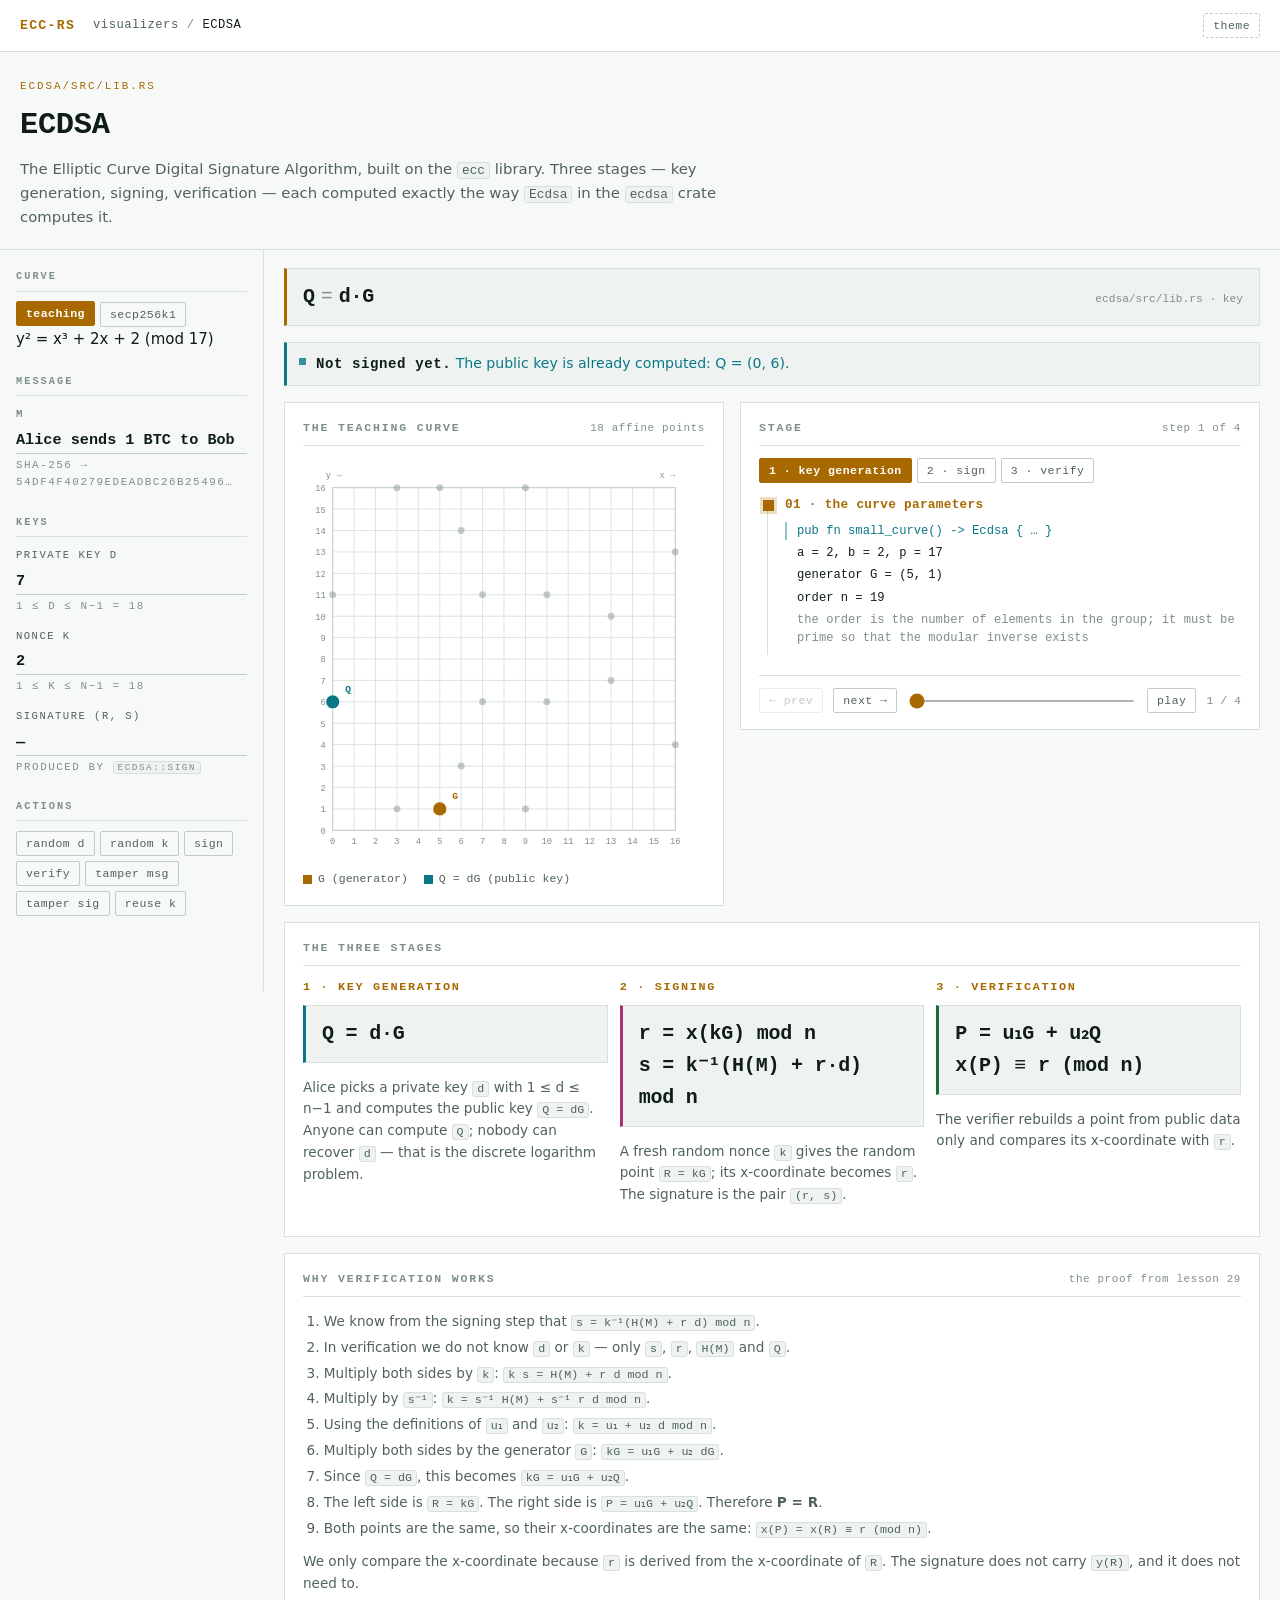
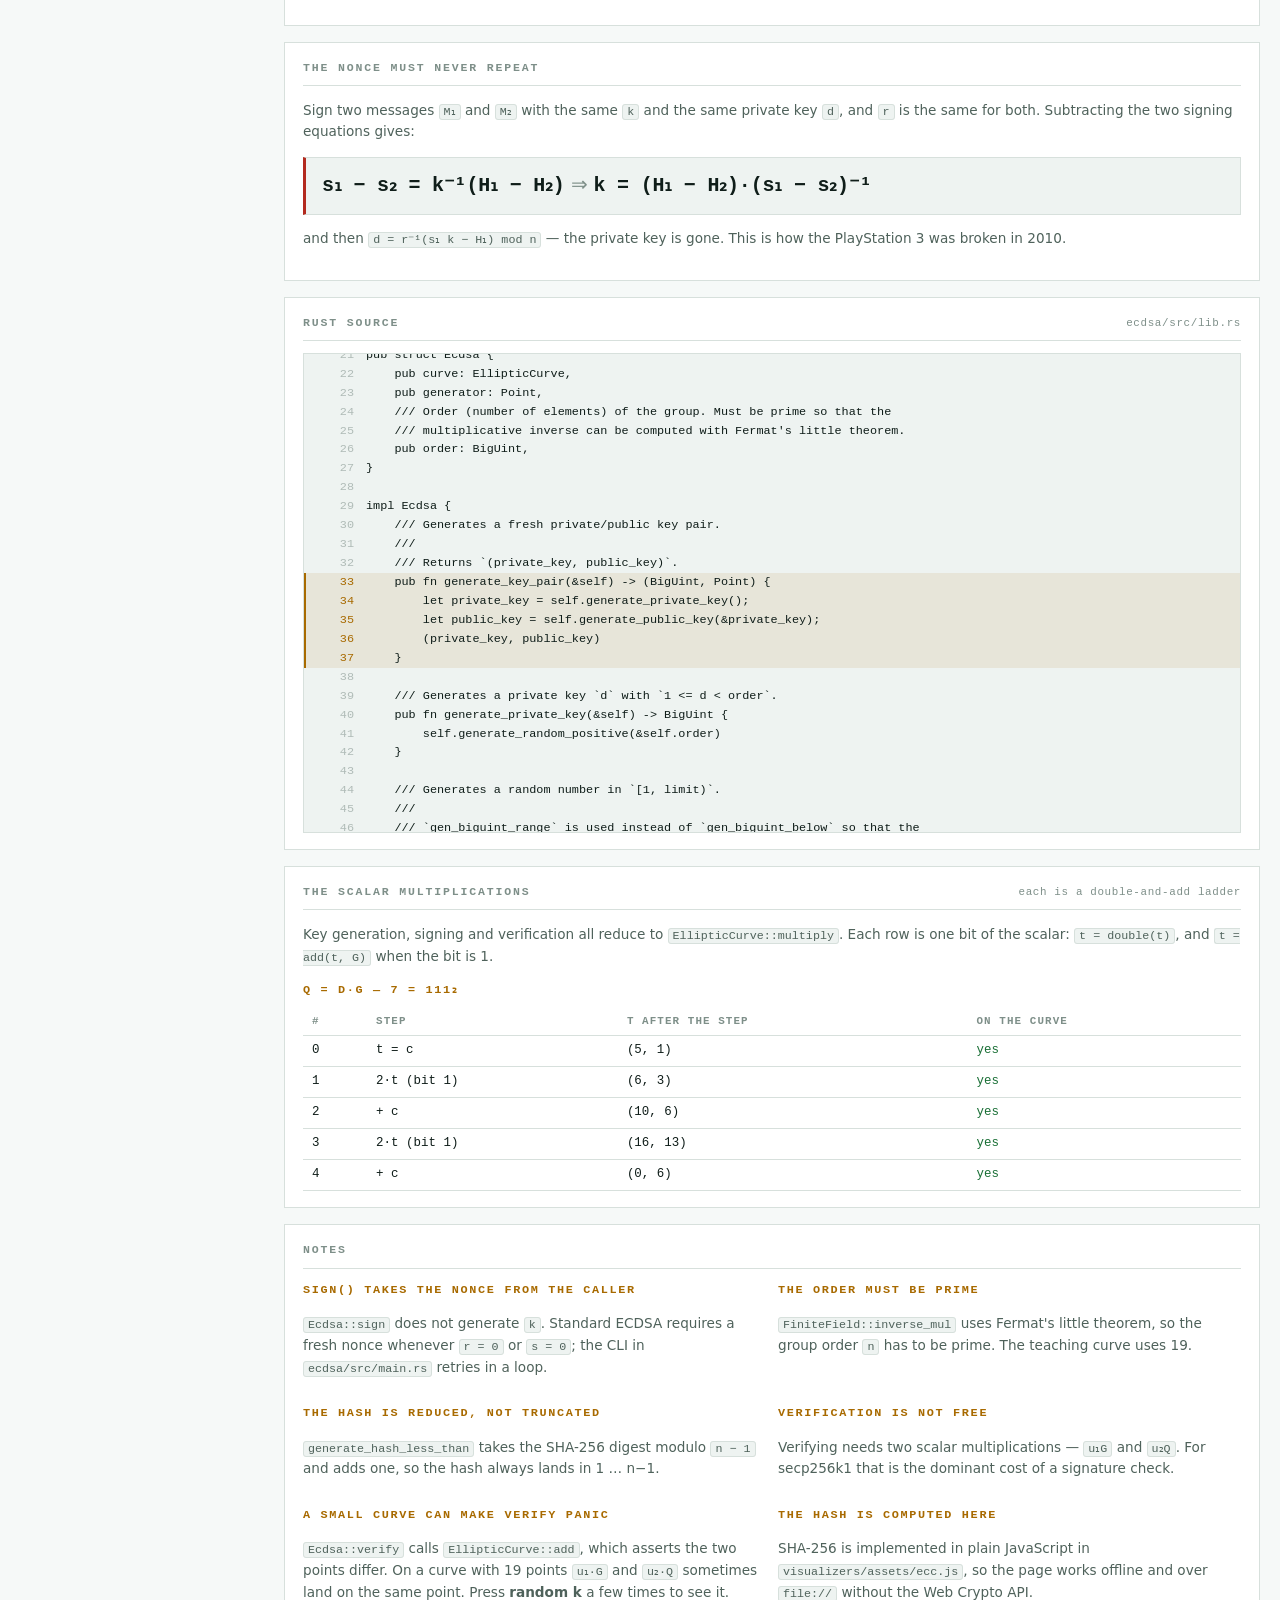
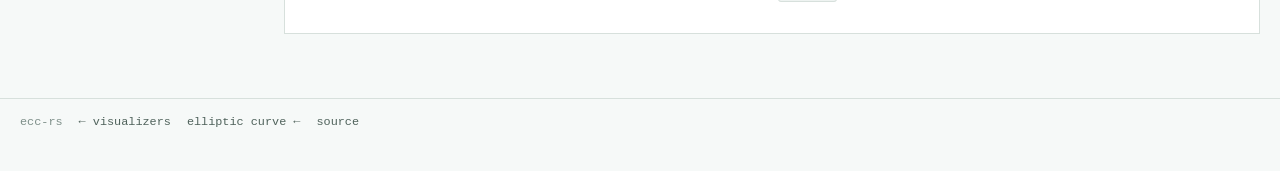
==== ecdsa.html @ 8ca74948 "Publish the visualizers" ====
<!doctype html>
<html lang="en">
<head>
<meta charset="utf-8">
<meta name="viewport" content="width=device-width, initial-scale=1, viewport-fit=cover">
<title>ECDSA — ecc-rs visualizers</title>
<link rel="icon" href="data:image/svg+xml,<svg xmlns=%22http://www.w3.org/2000/svg%22 viewBox=%220 0 100 100%22><text y=%22.9em%22 font-size=%2290%22>◈</text></svg>">
<link rel="stylesheet" href="assets/app.css">
</head>
<body>

<header class="masthead">
  <div class="brand"><b>ECC-RS</b></div>
  <nav class="crumbs"><a href="index.html">visualizers</a> / <em>ECDSA</em></nav>
  <button class="chip ghost theme-btn" id="theme" type="button">theme</button>
</header>

<section class="title">
  <p class="kicker">ecdsa/src/lib.rs</p>
  <h1>ECDSA</h1>
  <p class="lead">
    The Elliptic Curve Digital Signature Algorithm, built on the <code>ecc</code> library. Three
    stages — key generation, signing, verification — each computed exactly the way
    <code>Ecdsa</code> in the <code>ecdsa</code> crate computes it.
  </p>
</section>

<div class="frame">
  <!-- ── control rail ──────────────────────────────────────────────── -->
  <aside class="rail">
    <section class="rail-group">
      <h2>curve</h2>
      <div class="chips">
        <button class="chip" data-curve="small" aria-pressed="true">teaching</button>
        <button class="chip" data-curve="secp" aria-pressed="false">secp256k1</button>
      </div>
      <span class="hint" id="curvehint"></span>
    </section>

    <section class="rail-group">
      <h2>message</h2>
      <label class="fld">
        <span>M</span>
        <input id="msg" type="text" autocomplete="off" value="Alice sends 1 BTC to Bob">
        <span class="hint" id="msghint"></span>
      </label>
    </section>

    <section class="rail-group">
      <h2>keys</h2>
      <label class="fld">
        <span>private key d</span>
        <input id="din" type="number" min="1" step="1" value="7">
        <span class="hint" id="dhint"></span>
      </label>
      <label class="fld">
        <span>nonce k</span>
        <input id="kin" type="number" min="1" step="1" value="2">
        <span class="hint" id="khint"></span>
      </label>
      <label class="fld">
        <span>signature (r, s)</span>
        <input id="sin" type="text" autocomplete="off" value="—" readonly>
        <span class="hint" id="shint">produced by <code>Ecdsa::sign</code></span>
      </label>
    </section>

    <section class="rail-group">
      <h2>actions</h2>
      <div class="chips">
        <button class="chip" data-act="rand-d">random d</button>
        <button class="chip" data-act="rand-k">random k</button>
        <button class="chip" data-act="sign">sign</button>
        <button class="chip" data-act="verify">verify</button>
        <button class="chip" data-act="tamper-msg">tamper msg</button>
        <button class="chip" data-act="tamper-sig">tamper sig</button>
        <button class="chip" data-act="reuse">reuse k</button>
      </div>
    </section>

    <div class="err" id="err" role="alert"></div>
  </aside>

  <!-- ── canvas ───────────────────────────────────────────────────── -->
  <main class="canvas">

    <div class="readout">
      <div class="expr" id="eq"></div>
      <div class="src" id="src"></div>
    </div>
    <div id="msgbox"></div>

    <div class="split">
      <section class="panel figure">
        <div class="panel-h"><span id="curveTitle">the teaching curve</span><span class="note" id="pointCount"></span></div>
        <svg id="grid" viewBox="0 0 460 460" role="img" aria-label="Points on the curve used in the signature"></svg>
        <div class="legend" id="legend"></div>
      </section>

      <section class="panel">
        <div class="panel-h"><span>stage</span><span class="note" id="progress"></span></div>
        <div class="chips" style="margin-bottom:12px">
          <button class="chip" data-stage="key" aria-pressed="true">1 · key generation</button>
          <button class="chip" data-stage="sign" aria-pressed="false">2 · sign</button>
          <button class="chip" data-stage="verify" aria-pressed="false">3 · verify</button>
        </div>
        <div class="log log--reveal" id="steps"></div>
        <div class="stepper">
          <button class="chip" id="prev" type="button">← prev</button>
          <button class="chip" id="next" type="button">next →</button>
          <input id="range" type="range" min="0" max="1" value="0" aria-label="Walkthrough step">
          <button class="chip" id="play" type="button">play</button>
          <span class="count" id="count"></span>
        </div>
      </section>
    </div>

    <section class="panel">
      <div class="panel-h"><span>the three stages</span></div>
      <div class="grid-3">
        <div>
          <h3>1 · key generation</h3>
          <div class="readout" style="border-left-color:var(--cyan);margin-bottom:8px"><div class="expr">Q = d·G</div></div>
          <p class="cap">Alice picks a private key <code>d</code> with 1 ≤ d ≤ n−1 and computes the
          public key <code>Q = dG</code>. Anyone can compute <code>Q</code>; nobody can recover
          <code>d</code> — that is the discrete logarithm problem.</p>
        </div>
        <div>
          <h3>2 · signing</h3>
          <div class="readout" style="border-left-color:var(--rose);margin-bottom:8px"><div class="expr">r = x(kG) mod n<br>s = k⁻¹(H(M) + r·d) mod n</div></div>
          <p class="cap">A fresh random nonce <code>k</code> gives the random point <code>R = kG</code>;
          its x-coordinate becomes <code>r</code>. The signature is the pair <code>(r, s)</code>.</p>
        </div>
        <div>
          <h3>3 · verification</h3>
          <div class="readout" style="border-left-color:var(--good);margin-bottom:8px"><div class="expr">P = u₁G + u₂Q<br>x(P) ≡ r (mod n)</div></div>
          <p class="cap">The verifier rebuilds a point from public data only and compares its
          x-coordinate with <code>r</code>.</p>
        </div>
      </div>
    </section>

    <section class="panel">
      <div class="panel-h"><span>why verification works</span><span class="note">the proof from lesson 29</span></div>
      <ol class="cap" style="margin:0;padding-left:1.3rem;line-height:1.9">
        <li>We know from the signing step that <code>s = k⁻¹(H(M) + r d) mod n</code>.</li>
        <li>In verification we do not know <code>d</code> or <code>k</code> — only <code>s</code>,
        <code>r</code>, <code>H(M)</code> and <code>Q</code>.</li>
        <li>Multiply both sides by <code>k</code>: <code>k s = H(M) + r d mod n</code>.</li>
        <li>Multiply by <code>s⁻¹</code>: <code>k = s⁻¹ H(M) + s⁻¹ r d mod n</code>.</li>
        <li>Using the definitions of <code>u₁</code> and <code>u₂</code>: <code>k = u₁ + u₂ d mod n</code>.</li>
        <li>Multiply both sides by the generator <code>G</code>: <code>kG = u₁G + u₂ dG</code>.</li>
        <li>Since <code>Q = dG</code>, this becomes <code>kG = u₁G + u₂Q</code>.</li>
        <li>The left side is <code>R = kG</code>. The right side is <code>P = u₁G + u₂Q</code>.
        Therefore <b>P = R</b>.</li>
        <li>Both points are the same, so their x-coordinates are the same:
        <code>x(P) = x(R) ≡ r (mod n)</code>.</li>
      </ol>
      <p class="cap" style="margin-top:10px">We only compare the x-coordinate because <code>r</code> is
      derived from the x-coordinate of <code>R</code>. The signature does not carry <code>y(R)</code>,
      and it does not need to.</p>
    </section>

    <section class="panel">
      <div class="panel-h"><span>the nonce must never repeat</span></div>
      <p class="cap">Sign two messages <code>M₁</code> and <code>M₂</code> with the same <code>k</code>
      and the same private key <code>d</code>, and <code>r</code> is the same for both. Subtracting the
      two signing equations gives:</p>
      <div class="readout" style="border-left-color:var(--bad);margin:12px 0">
        <div class="expr">s₁ − s₂ = k⁻¹(H₁ − H₂)<span class="op">⇒</span>k = (H₁ − H₂)·(s₁ − s₂)⁻¹</div>
      </div>
      <p class="cap">and then <code>d = r⁻¹(s₁ k − H₁) mod n</code> — the private key is gone. This is
      how the PlayStation 3 was broken in 2010.</p>
      <div id="reuse-out" style="margin-top:12px"></div>
    </section>

    <section class="panel">
      <div class="panel-h"><span>rust source</span><span class="note">ecdsa/src/lib.rs</span></div>
      <div class="listing" id="rs"></div>
    </section>

    <section class="panel">
      <div class="panel-h"><span>the scalar multiplications</span><span class="note">each is a double-and-add ladder</span></div>
      <p class="cap">Key generation, signing and verification all reduce to
      <code>EllipticCurve::multiply</code>. Each row is one bit of the scalar:
      <code>t = double(t)</code>, and <code>t = add(t, G)</code> when the bit is 1.</p>
      <div class="tw" id="ladder-table" style="margin-top:10px"></div>
    </section>

    <section class="panel">
      <div class="panel-h"><span>notes</span></div>
      <div class="grid-2">
        <div>
          <h3>sign() takes the nonce from the caller</h3>
          <p class="cap"><code>Ecdsa::sign</code> does not generate <code>k</code>. Standard ECDSA
          requires a fresh nonce whenever <code>r = 0</code> or <code>s = 0</code>; the CLI in
          <code>ecdsa/src/main.rs</code> retries in a loop.</p>
        </div>
        <div>
          <h3>the order must be prime</h3>
          <p class="cap"><code>FiniteField::inverse_mul</code> uses Fermat's little theorem, so the
          group order <code>n</code> has to be prime. The teaching curve uses 19.</p>
        </div>
        <div>
          <h3>the hash is reduced, not truncated</h3>
          <p class="cap"><code>generate_hash_less_than</code> takes the SHA-256 digest modulo
          <code>n − 1</code> and adds one, so the hash always lands in 1 … n−1.</p>
        </div>
        <div>
          <h3>verification is not free</h3>
          <p class="cap">Verifying needs two scalar multiplications — <code>u₁G</code> and
          <code>u₂Q</code>. For secp256k1 that is the dominant cost of a signature check.</p>
        </div>
        <div>
          <h3>a small curve can make verify panic</h3>
          <p class="cap"><code>Ecdsa::verify</code> calls <code>EllipticCurve::add</code>, which
          asserts the two points differ. On a curve with 19 points <code>u₁·G</code> and
          <code>u₂·Q</code> sometimes land on the same point. Press <b>random k</b> a few times to
          see it.</p>
        </div>
        <div>
          <h3>the hash is computed here</h3>
          <p class="cap">SHA-256 is implemented in plain JavaScript in
          <code>visualizers/assets/ecc.js</code>, so the page works offline and over
          <code>file://</code> without the Web Crypto API.</p>
        </div>
      </div>
    </section>

  </main>
</div>

<footer class="foot">
  <span>ecc-rs</span>
  <a href="index.html">← visualizers</a>
  <a href="point-arithmetic.html">elliptic curve ←</a>
  <a href="https://github.com/leodyversemilla07/ecc-rs">source</a>
</footer>

<script src="assets/rust-source.js"></script>
<script src="assets/ecc.js"></script>
<script>
(function () {
  'use strict';

  const {
    ec, traceMultiply, rsView, mod, modPow, pt, ptText, IDENTITY, ecdsa: ECDSA,
  } = ECC;

  const $ = (s) => document.querySelector(s);

  const state = {
    curveKey: 'small',
    stage: 'key',
    step: 0,
    timer: null,
    message: 'Alice sends 1 BTC to Bob',
    d: 7n,
    k: 2n,
    hash: null,
    signature: null,
    publicKey: null,
    signSteps: [],
    verifySteps: [],
    keySteps: [],
    verifyResult: null,
    verifyPanic: null,
  };

  const ctx = () => (state.curveKey === 'small' ? ECDSA.smallCurve() : ECDSA.secp256k1());

  /** The step index that was on screen last, so the new one can animate in. */
  let revealedStep = -1;

  function fmt(x) {
    if (x === null || x === undefined) return '—';
    if (x < 1000000n) return x.toString();
    return `0x${x.toString(16)}`;
  }

  function fmtPoint(q) {
    return q === IDENTITY ? 'Identity (∞)' : `(${fmt(q.x)}, ${fmt(q.y)})`;
  }

  function showError(msg) { $('#err').textContent = msg || ''; }

  /* ── stages ───────────────────────────────────────────────────────── */

  function buildKeySteps() {
    const c = ctx();
    const line = (tone, s) => ({ tone, s });
    const steps = [];
    const push = (t, l) => steps.push({ title: t, lines: l });

    push('the curve parameters', [
      line('code', 'pub fn small_curve() -> Ecdsa { … }'),
      line('calc', `a = ${c.curve.a}, b = ${c.curve.b}, p = ${c.curve.p}`),
      line('calc', `generator G = ${fmtPoint(c.generator)}`),
      line('calc', `order n = ${fmt(c.order)}`),
      line('dim', 'the order is the number of elements in the group; it must be prime so that the modular inverse exists'),
    ]);

    push('generate_private_key', [
      line('code', 'pub fn generate_private_key(&self) -> BigUint { self.generate_random_positive(&self.order) }'),
      line('calc', `a random number in 1 … n−1. Here we use d = ${state.d}`),
      line('dim', `d < n → ${state.d} < ${fmt(c.order)} ✓`),
    ]);

    push('generate_public_key — Q = d·G', [
      line('code', 'pub fn generate_public_key(&self, private_key: &BigUint) -> Point { self.curve.multiply(private_key, &self.generator) }'),
      line('calc', `Q = ${fmt(state.d)} · G = ${fmtPoint(state.publicKey)}`),
      line('dim', 'the same double-and-add ladder as the point arithmetic page'),
    ]);

    push('why nobody can recover d', [
      line('dim', 'Q = dG is a one-way function: computing Q from d is easy, recovering d from Q is the discrete logarithm problem'),
      line('dim', 'for the teaching curve the group has only 19 elements, so brute force is trivial — that is exactly why it is only a teaching curve'),
    ]);

    return steps;
  }

  function buildSignSteps() {
    const c = ctx();
    const line = (tone, s) => ({ tone, s });
    const steps = [];
    const push = (t, l) => steps.push({ title: t, lines: l });
    const h = state.hash;

    push('the message becomes a number', [
      line('code', 'let hash = Ecdsa::generate_hash_less_than(&message, &self.order);'),
      line('calc', `SHA-256("${state.message}") = ${ECC.bytesToHex(ECC.sha256(state.message))}`),
      line('calc', `that 256-bit number mod (n − 1) = ${fmt(c.order - 1n)}, then + 1`),
      line('ok', `H(M) = ${fmt(h)}`),
      line('dim', 'the result always lands in 1 … n−1, so the assert!(hash < order) can never fire'),
    ]);

    push('the nonce', [
      line('code', 'let k = self.generate_random_positive(&self.order);'),
      line('calc', `k = ${fmt(state.k)}`),
      line('dim', 'a fresh nonce for every signature — reusing it would reveal the private key'),
    ]);

    push('R = k·G', [
      line('code', 'let random_point = self.curve.multiply(k, &self.generator);'),
      line('calc', `R = ${fmtPoint(state.signature.R)}`),
      line('dim', 'double-and-add, exactly the ladder below'),
    ]);

    push('r = x(R) mod n', [
      line('code', 'Point::Coordinate(x, _) => x % &self.order'),
      line('calc', `x(R) = ${fmt(state.signature.R.x)}`),
      line('ok', `r = ${fmt(state.signature.r)}`),
    ]);

    push('s = k⁻¹ (H(M) + r·d) mod n', [
      line('code', 'let d_times_r = FiniteField::mul(private_key, &r, &self.order);'),
      line('code', 'let hash_plus_d_times_r = FiniteField::add(hash, &d_times_r, &self.order);'),
      line('code', 'let k_inverse = FiniteField::inverse_mul(k, &self.order);'),
      line('code', 'let s = FiniteField::mul(&hash_plus_d_times_r, &k_inverse, &self.order);'),
      line('calc', `d·r mod n = ${fmt(mod(state.d * state.signature.r, c.order))}`),
      line('calc', `H(M) + d·r mod n = ${fmt(mod(h + state.d * state.signature.r, c.order))}`),
      line('calc', `k⁻¹ = k^(n−2) mod n = ${fmt(modPow(state.k, c.order - 2n, c.order))}`),
      line('ok', `s = ${fmt(state.signature.s)}`),
    ]);

    push('the signature', [
      line('code', '(r, s)'),
      line('ok', `signature = (${fmt(state.signature.r)}, ${fmt(state.signature.s)})`),
      line('dim', 'if r = 0 or s = 0 the caller must pick a new k and try again'),
    ]);

    return steps;
  }

  function buildVerifySteps() {
    const c = ctx();
    const line = (tone, s) => ({ tone, s });
    const steps = [];
    const push = (t, l) => steps.push({ title: t, lines: l });

    if (!state.signature || !state.verifyResult) {
      push('nothing to verify', [line('dim', 'press "sign" first')]);
      return steps;
    }

    const v = state.verifyResult;
    const r = state.signature.r;
    const s = state.signature.s;

    push('the inputs are all public', [
      line('calc', `H(M) = ${fmt(state.hash)}`),
      line('calc', `Q = ${fmtPoint(state.publicKey)}   (the public key)`),
      line('calc', `(r, s) = (${fmt(r)}, ${fmt(s)})   (the signature)`),
      line('dim', 'the verifier never sees d or k'),
    ]);

    push('w = s⁻¹ mod n', [
      line('code', 'let s_inverse = FiniteField::inverse_mul(s, &self.order);'),
      line('calc', `w = ${fmt(v.sInv)}`),
    ]);

    push('u₁ = H(M)·w mod n', [
      line('code', 'let u1 = FiniteField::mul(hash, &s_inverse, &self.order);'),
      line('calc', `u₁ = ${fmt(v.u1)}`),
    ]);

    push('u₂ = r·w mod n', [
      line('code', 'let u2 = FiniteField::mul(r, &s_inverse, &self.order);'),
      line('calc', `u₂ = ${fmt(v.u2)}`),
    ]);

    push('u₁·G', [
      line('code', 'let u1_generator = self.curve.multiply(&u1, &self.generator);'),
      line('calc', `u₁G = ${fmtPoint(v.u1G)}`),
    ]);

    push('u₂·Q', [
      line('code', 'let u2_public_key = self.curve.multiply(&u2, public_key);'),
      line('calc', `u₂Q = ${fmtPoint(v.u2Q)}`),
    ]);

    push('P = u₁G + u₂Q', [
      line('code', 'let p = self.curve.add(&u1_generator, &u2_public_key);'),
      line('calc', `P = ${fmtPoint(v.P)}`),
      line('dim', 'this is the point R = kG that Alice computed during signing — the verifier rebuilds it from public data only'),
    ]);

    push('the verdict', [
      line('code', 'match p { Point::Coordinate(x, _) => (x % &self.order) == *r, Point::Identity => false }'),
      v.P === IDENTITY
        ? line('bad', 'P is the identity, so there is no x-coordinate — verification returns false')
        : line(v.valid ? 'ok' : 'bad', `x(P) mod n = ${fmt(v.P.x % c.order)}  vs  r = ${fmt(r)}  →  ${v.valid ? 'VALID ✓' : 'INVALID ✗'}`),
    ]);

    return steps;
  }

  /**
   * `Ecdsa::verify` calls `EllipticCurve::add`, which asserts that the two
   * points differ. On the teaching curve u₁·G and u₂·Q sometimes land on the
   * same point, and the crate panics instead of returning false.
   */
  function buildPanicSteps(message) {
    const c = ctx();
    const line = (tone, s) => ({ tone, s });
    return [{
      title: 'the verification step panicked',
      lines: [
        line('code', 'let p = self.curve.add(&u1_generator, &u2_public_key);'),
        line('bad', `assert! failed: ${message}`),
        line('dim', `on ${c.name} the group has only ${c.isReal ? '19' : 'a huge number of'} elements, so u₁·G and u₂·Q sometimes land on the very same point`),
        line('dim', '`EllipticCurve::add` refuses to add a point to itself, and `Ecdsa::verify` does not guard against it — the Rust program panics instead of returning false'),
        line('dim', 'pick another nonce k and try again'),
      ],
    }];
  }

  /* ── actions ──────────────────────────────────────────────────────── */

  function doSign() {
    const c = ctx();
    try {
      const res = ECDSA.sign(c, state.hash, state.d, state.k);
      state.signature = { r: res.r, s: res.s, R: res.R };
      state.signSteps = buildSignSteps();
      state.verifyResult = null;
      state.verifyPanic = null;
      state.verifySteps = [];
      $('#sin').value = `${res.r}, ${res.s}`;
      $('#shint').textContent = `r = ${fmt(res.r)}, s = ${fmt(res.s)}`;
      showError('');
      state.stage = 'sign';
      state.step = 0;
      render();
      return true;
    } catch (err) {
      showError(err.message || String(err));
      return false;
    }
  }

  function doVerify() {
    const c = ctx();
    if (!state.signature) { showError('Sign first.'); return; }
    try {
      const v = ECDSA.verify(c, state.hash, state.publicKey, [state.signature.r, state.signature.s]);
      state.verifyResult = v;
      state.verifyPanic = null;
      state.verifySteps = buildVerifySteps();
      showError('');
    } catch (err) {
      state.verifyResult = null;
      state.verifyPanic = err.message || String(err);
      state.verifySteps = buildPanicSteps(state.verifyPanic);
      showError(state.verifyPanic);
    }
    state.stage = 'verify';
    state.step = 0;
    render();
  }

  function recomputeAll() {
    const c = ctx();
    const digest = ECC.sha256(state.message);
    state.hash = ECDSA.generateHashLessThan(state.message, c.order);
    try {
      state.publicKey = ECDSA.publicKey(c, state.d);
    } catch (err) {
      state.publicKey = null;
    }
    state.keySteps = buildKeySteps();
    if (state.signature) {
      state.signSteps = buildSignSteps();
      try {
        state.verifyResult = ECDSA.verify(c, state.hash, state.publicKey, [state.signature.r, state.signature.s]);
        state.verifyPanic = null;
        state.verifySteps = buildVerifySteps();
      } catch (err) {
        state.verifyResult = null;
        state.verifyPanic = err.message || String(err);
        state.verifySteps = buildPanicSteps(state.verifyPanic);
      }
    }
    void digest;
  }

  /* ── grid ─────────────────────────────────────────────────────────── */

  function renderGrid() {
    const c = ctx();
    if (!c.isReal) {
      $('#grid').innerHTML = '<text x="230" y="215" text-anchor="middle" class="g-text" style="font-size:12px">secp256k1 has no small grid to draw —</text>'
        + '<text x="230" y="236" text-anchor="middle" class="g-text" style="font-size:12px">its field has 2²⁵⁶ elements.</text>';
      return;
    }

    const p = Number(c.curve.p);
    const W = 460;
    const pad = 34;
    const size = W - pad * 2;
    const step = size / (p - 1);
    const X = (x) => pad + Number(x) * step;
    const Y = (y) => pad + (p - 1 - Number(y)) * step;

    let s = '';
    for (let i = 0; i < p; i += 1) {
      s += `<line x1="${X(i)}" y1="${pad}" x2="${X(i)}" y2="${pad + size}" class="g-line"/>`;
      s += `<line x1="${pad}" y1="${Y(i)}" x2="${pad + size}" y2="${Y(i)}" class="g-line"/>`;
    }
    s += `<rect x="${pad}" y="${pad}" width="${size}" height="${size}" fill="none" class="g-axis"/>`;

    const ticks = new Set([0, p - 1]);
    for (let i = 1; i < p - 1; i += 1) ticks.add(i);
    for (const t of ticks) {
      s += `<text x="${X(t)}" y="${pad + size + 16}" text-anchor="middle" class="g-text">${t}</text>`;
      s += `<text x="${pad - 8}" y="${Y(t) + 4}" text-anchor="end" class="g-text">${t}</text>`;
    }
    s += `<text x="${pad + size}" y="${pad - 11}" text-anchor="end" class="g-text">x →</text>`;
    s += `<text x="${pad - 8}" y="${pad - 11}" text-anchor="start" class="g-text">y →</text>`;

    const points = ec.enumerate(c.curve);
    const dotR = Math.max(2, Math.min(4, (step * 0.2)));
    for (const q of points) s += `<circle cx="${X(q.x)}" cy="${Y(q.y)}" r="${dotR}" class="g-dot"/>`;

    const mr = Math.max(5.5, Math.min(9, (step * 0.34)));
    const marks = [];
    const add = (q, label, color, cls) => {
      if (!q || q === IDENTITY) return;
      marks.push({ q, label, color, cls });
    };

    add(c.generator, 'G', 'var(--accent)', 'g');
    add(state.publicKey, 'Q', 'var(--cyan)', 'p');
    if (state.signature) add(state.signature.R, 'R', 'var(--rose)', 'q');
    if (state.verifyResult) {
      add(state.verifyResult.u1G, 'u₁G', 'var(--rose)', 'u1');
      add(state.verifyResult.u2Q, 'u₂Q', 'var(--cyan)', 'u2');
      add(state.verifyResult.P, 'P', 'var(--good)', 'r');
    }

    const placed = [];
    for (const m of marks) {
      let dx = mr + 6;
      let dy = -mr - 3;
      while (placed.some((o) => Math.abs(o.x - X(m.q.x)) < 24 && Math.abs(o.y - (Y(m.q.y) + dy)) < 13)) {
        dy += 13;
        if (dy > mr + 20) { dy = -mr - 3; dx += 16; }
      }
      placed.push({ x: X(m.q.x), y: Y(m.q.y) + dy });
      s += `<circle cx="${X(m.q.x)}" cy="${Y(m.q.y)}" r="${mr}" class="mk ${m.cls}"/>`;
      s += `<text x="${X(m.q.x) + dx}" y="${Y(m.q.y) + dy}" class="mk-label ${m.cls}">${m.label}</text>`;
    }

    $('#grid').innerHTML = s;
    $('#pointCount').textContent = `${points.length} affine points`;
  }

  function renderLegend() {
    const items = [
      '<span><i class="swatch g"></i> G (generator)</span>',
      '<span><i class="swatch p"></i> Q = dG (public key)</span>',
    ];
    if (state.signature) items.push('<span><i class="swatch q"></i> R = kG</span>');
    if (state.verifyResult) {
      items.push('<span><i class="swatch q"></i> u₁G</span>');
      items.push('<span><i class="swatch p"></i> u₂Q</span>');
      items.push('<span><i class="swatch r"></i> P = u₁G + u₂Q</span>');
    }
    $('#legend').innerHTML = items.join('');
  }

  /* ── render ───────────────────────────────────────────────────────── */

  function renderMsgBox() {
    const box = $('#msgbox');
    if (state.verifyPanic) {
      box.innerHTML = `<div class="status bad" style="margin-bottom:0"><div><b>The program panicked ✗</b> ${state.verifyPanic}. <code>Ecdsa::verify</code> calls <code>EllipticCurve::add</code>, which refuses to add a point to itself — on a curve this small u₁·G and u₂·Q sometimes coincide. Try another nonce k.</div></div>`;
      return;
    }
    if (state.verifyResult) {
      box.innerHTML = state.verifyResult.valid
        ? '<div class="status good" style="margin-bottom:0"><div><b>Valid signature ✓</b> The verifier rebuilt P = u₁G + u₂Q and found x(P) ≡ r (mod n).</div></div>'
        : '<div class="status bad" style="margin-bottom:0"><div><b>Invalid signature ✗</b> x(P) mod n ≠ r. The message, the signature or the public key was tampered with.</div></div>';
      return;
    }
    if (state.signature) {
      box.innerHTML = `<div class="status info" style="margin-bottom:0"><div><b>Signed.</b> (r, s) = (${fmt(state.signature.r)}, ${fmt(state.signature.s)}) — press <b>verify</b> to check it.</div></div>`;
      return;
    }
    box.innerHTML = `<div class="status info" style="margin-bottom:0"><div><b>Not signed yet.</b> The public key is already computed: Q = ${fmtPoint(state.publicKey)}.</div></div>`;
  }

  function renderLadderTable() {
    const c = ctx();
    const maxSteps = c.isReal ? 40 : 12;
    const rows = [];
    const push = (title, scalar, base) => {
      rows.push({ title, scalar, trace: traceMultiply(c.curve, scalar, base, { maxSteps }) });
    };

    push('Q = d·G', state.d, c.generator);
    if (state.signature) push('R = k·G', state.k, c.generator);

    let h = '';
    for (const row of rows) {
      const bits = row.scalar.toString(2);
      h += `<h3>${row.title} — ${row.scalar}${bits.length > 40 ? ` (${bits.length}-bit scalar)` : ` = ${bits}₂`}</h3>`;
      h += '<table class="data"><tr><th>#</th><th>step</th><th>t after the step</th><th>on the curve</th></tr>';
      row.trace.ladder.forEach((l, i) => {
        const on = l.point === IDENTITY ? 'identity' : (ec.onCurve(c.curve, l.point) ? 'yes' : 'no');
        h += `<tr><td>${i}</td><td>${l.label}</td><td>${fmtPoint(l.point)}</td><td class="${on === 'yes' ? 'pass' : 'dim'}">${on}</td></tr>`;
      });
      h += '</table>';
    }
    $('#ladder-table').innerHTML = h;
  }

  function render() {
    const c = ctx();

    document.querySelectorAll('[data-curve]').forEach((b) => {
      b.setAttribute('aria-pressed', String(b.dataset.curve === state.curveKey));
    });
    document.querySelectorAll('[data-stage]').forEach((b) => {
      b.setAttribute('aria-pressed', String(b.dataset.stage === state.stage));
    });

    $('#curvehint').textContent = c.isReal ? 'y² = x³ + 2x + 2 (mod 17)' : 'y² = x³ + 7';
    $('#dhint').textContent = `1 ≤ d ≤ n−1 = ${fmt(c.order - 1n)}`;
    $('#khint').textContent = `1 ≤ k ≤ n−1 = ${fmt(c.order - 1n)}`;
    $('#msghint').textContent = `SHA-256 → ${ECC.bytesToHex(ECC.sha256(state.message)).slice(0, 26)}…`;
    $('#curveTitle').textContent = c.isReal ? 'the teaching curve' : 'secp256k1';

    recomputeAll();

    const steps = state.stage === 'key' ? state.keySteps : state.stage === 'sign' ? state.signSteps : state.verifySteps;
    const eqs = {
      key: 'Q<span class="op">=</span>d·G',
      sign: 'r<span class="op">=</span>x(kG) mod n<span class="op">·</span>s<span class="op">=</span>k⁻¹(H(M) + r·d) mod n',
      verify: 'P<span class="op">=</span>u₁G + u₂Q<span class="op">·</span>valid ⇔ x(P) ≡ r',
    };
    $('#eq').innerHTML = eqs[state.stage];
    $('#src').textContent = `ecdsa/src/lib.rs · ${state.stage}`;

    state.step = Math.max(0, Math.min(state.step, steps.length - 1));
    $('#progress').textContent = `step ${state.step + 1} of ${steps.length}`;
    $('#steps').innerHTML = steps.map((st, i) => {
      const cls = i === state.step ? 'current' : i < state.step ? 'done' : 'future';
      // The step that has just come into view gets a short entrance animation.
      const incoming = i === state.step && i !== revealedStep ? ' incoming' : '';
      if (i === state.step) revealedStep = i;
      return `<div class="log-step ${cls}${incoming}">
        <h3>${String(i + 1).padStart(2, '0')} · ${st.title}</h3>
        <div class="lines">${st.lines.map((l) => `<div class="ln ${l.tone}">${l.s}</div>`).join('')}</div>
      </div>`;
    }).join('');

    $('#range').max = String(steps.length - 1);
    $('#range').value = String(state.step);
    $('#count').textContent = `${state.step + 1} / ${steps.length}`;
    $('#prev').disabled = state.step === 0;
    $('#next').disabled = state.step >= steps.length - 1;
    $('#play').textContent = state.timer ? 'pause' : 'play';

    const regions = { key: 'generate_key_pair', sign: 'sign', verify: 'verify' };
    $('#rs').innerHTML = rsView.html('ecdsa/src/lib.rs', regions[state.stage]);
    rsView.reveal('ecdsa/src/lib.rs', regions[state.stage]);

    renderGrid();
    renderLegend();
    renderMsgBox();
    renderLadderTable();
  }

  /* ── playback ─────────────────────────────────────────────────────── */

  function stopPlay() {
    if (state.timer) { clearInterval(state.timer); state.timer = null; }
    const b = $('#play');
    if (b) b.textContent = 'play';
  }

  function togglePlay() {
    if (state.timer) { stopPlay(); render(); return; }
    const steps = state.stage === 'key' ? state.keySteps : state.stage === 'sign' ? state.signSteps : state.verifySteps;
    if (state.step >= steps.length - 1) state.step = 0;
    state.timer = setInterval(() => {
      if (state.step < steps.length - 1) {
        state.step += 1;
        render();
      } else {
        stopPlay();
        render();
      }
    }, 1100);
    render();
  }

  /* ── events ───────────────────────────────────────────────────────── */

  document.querySelectorAll('[data-curve]').forEach((b) => {
    b.addEventListener('click', () => {
      state.curveKey = b.dataset.curve;
      const c = ctx();
      state.d = mod(state.d, c.order) || 1n;
      state.k = mod(state.k, c.order) || 1n;
      $('#din').value = String(state.d);
      $('#kin').value = String(state.k);
      state.signature = null;
      state.verifyResult = null;
      state.verifyPanic = null;
      state.signSteps = [];
      state.verifySteps = [];
      state.stage = 'key';
      state.step = 0;
      showError('');
      render();
    });
  });

  document.querySelectorAll('[data-stage]').forEach((b) => {
    b.addEventListener('click', () => {
      state.stage = b.dataset.stage;
      state.step = 0;
      stopPlay();
      render();
    });
  });

  $('#msg').addEventListener('input', (e) => {
    state.message = e.target.value;
    state.verifyResult = null;
    state.verifyPanic = null;
    state.verifySteps = [];
    render();
  });

  $('#din').addEventListener('input', (e) => {
    const v = e.target.value.trim();
    if (!/^\d+$/.test(v)) return;
    state.d = BigInt(v);
    state.signature = null;
    state.verifyResult = null;
    state.verifyPanic = null;
    state.signSteps = [];
    render();
  });

  $('#kin').addEventListener('input', (e) => {
    const v = e.target.value.trim();
    if (!/^\d+$/.test(v)) return;
    state.k = BigInt(v);
    render();
  });

  const randomBelow = (n) => {
    const bytes = new Uint8Array(32);
    if (globalThis.crypto && globalThis.crypto.getRandomValues) globalThis.crypto.getRandomValues(bytes);
    else bytes.forEach((_, i) => { bytes[i] = Math.floor(Math.random() * 256); });
    let v = BigInt(`0x${ECC.bytesToHex(bytes)}`) % n;
    if (v === 0n) v = 1n;
    return v;
  };

  document.addEventListener('click', (e) => {
    const act = e.target.dataset.act;
    if (!act) return;

    if (act === 'rand-d') {
      state.d = randomBelow(ctx().order);
      $('#din').value = String(state.d);
      state.signature = null;
      state.verifyResult = null;
      state.verifyPanic = null;
      state.signSteps = [];
      render();
      return;
    }
    if (act === 'rand-k') {
      state.k = randomBelow(ctx().order);
      $('#kin').value = String(state.k);
      render();
      return;
    }
    if (act === 'sign') { doSign(); return; }
    if (act === 'verify') { doVerify(); return; }

    if (act === 'tamper-msg') {
      $('#msg').value = `${state.message} (tampered)`;
      state.message = $('#msg').value;
      recomputeAll();
      state.stage = 'verify';
      state.step = 0;
      render();
      return;
    }

    if (act === 'tamper-sig') {
      if (!state.signature) { showError('Sign first.'); return; }
      const c = ctx();
      const r = mod(state.signature.r + 1n, c.order);
      state.signature = { ...state.signature, r };
      $('#sin').value = `${r}, ${state.signature.s}`;
      $('#shint').textContent = `r = ${fmt(r)}, s = ${fmt(state.signature.s)} (tampered)`;
      try {
        state.verifyResult = ECDSA.verify(c, state.hash, state.publicKey, [state.signature.r, state.signature.s]);
        state.verifyPanic = null;
        state.verifySteps = buildVerifySteps();
      } catch (err) {
        state.verifyResult = null;
        state.verifyPanic = err.message || String(err);
        state.verifySteps = buildPanicSteps(state.verifyPanic);
      }
      state.stage = 'verify';
      state.step = 0;
      render();
      return;
    }

    if (act === 'reuse') {
      const c = ctx();
      if (!c.isReal) { showError('This demo needs the teaching curve.'); return; }
      const k = state.k;
      const h1 = ECDSA.generateHashLessThan('first message', c.order);
      const h2 = ECDSA.generateHashLessThan('second message', c.order);
      const s1 = ECDSA.sign(c, h1, state.d, k).s;
      const s2 = ECDSA.sign(c, h2, state.d, k).s;
      const r = ECDSA.sign(c, h1, state.d, k).r;

      const sDiff = mod(s1 - s2, c.order);
      const hDiff = mod(h1 - h2, c.order);
      const kRecovered = mod(hDiff * modPow(sDiff, c.order - 2n, c.order), c.order);
      const dRecovered = mod(modPow(r, c.order - 2n, c.order) * mod(s1 * kRecovered - h1, c.order), c.order);

      $('#reuse-out').innerHTML = `<div class="status bad"><div>
        <b>Two signatures, the same nonce k = ${k}:</b><br>
        s₁ = ${s1}, s₂ = ${s2}, H₁ = ${h1}, H₂ = ${h2}, r = ${r}<br>
        k = (H₁ − H₂)·(s₁ − s₂)⁻¹ mod n = ${kRecovered} ${kRecovered === k ? '✓ the nonce is recovered' : '✗'}<br>
        d = r⁻¹·(s₁·k − H₁) mod n = ${dRecovered} ${dRecovered === state.d ? '✓ <b>the private key is recovered</b>' : '✗'}<br>
        Two signatures with the same nonce are all it takes. Never reuse k.
      </div></div>`;
    }
  });

  $('#prev').addEventListener('click', () => { stopPlay(); state.step = Math.max(0, state.step - 1); render(); });
  $('#next').addEventListener('click', () => { stopPlay(); state.step += 1; render(); });
  $('#range').addEventListener('input', (e) => { stopPlay(); state.step = Number(e.target.value); render(); });
  $('#play').addEventListener('click', togglePlay);
  $('#theme').addEventListener('click', () => {
    const cur = document.documentElement.getAttribute('data-theme');
    const next = cur === 'dark' ? 'light' : 'dark';
    document.documentElement.setAttribute('data-theme', next);
    try { localStorage.setItem('ecc-theme', next); } catch (err) { /* ignore */ }
  });

  try {
    const saved = localStorage.getItem('ecc-theme');
    if (saved) document.documentElement.setAttribute('data-theme', saved);
  } catch (err) { /* ignore */ }

  render();
}());
</script>
</body>
</html>
---- assets/app.css ----
/* ==========================================================================
   app.css — the ecc-rs visualizer design system.

   The pages are built as instrument panels rather than a card grid: a narrow
   control rail on the left, a wide canvas on the right, hairline rules
   instead of shadows, and a monospace read-out for every number.

   Dark is the default (an oscilloscope); light is a blueprint variant.
   ========================================================================== */

/* ── tokens ──────────────────────────────────────────────────────────── */

:root {
  --bg: #080b0a;
  --panel: #0e1312;
  --panel-2: #131a18;
  --panel-3: #18211f;
  --line: #1e2725;
  --line-2: #2c3835;
  --fg: #e4ece8;
  --fg-dim: #93a69f;
  --fg-faint: #5d706a;

  --accent: #ffc857;   /* the measurement colour */
  --accent-ink: #1b1509;
  --cyan: #56d5e8;      /* the computation colour */
  --rose: #f78ac0;      /* the signature colour */
  --good: #86e09b;
  --bad: #ff8a7c;

  --sans: system-ui, -apple-system, "Segoe UI", Roboto, sans-serif;
  --mono: ui-monospace, "JetBrains Mono", "Cascadia Mono", Consolas, "SF Mono", monospace;

  --rail: 264px;
  --rule: 1px solid var(--line);
}

:root[data-theme="light"] {
  --bg: #f6f9f8;
  --panel: #ffffff;
  --panel-2: #eef3f1;
  --panel-3: #e5ece9;
  --line: #d7e0dc;
  --line-2: #bfccc7;
  --fg: #0f1d19;
  --fg-dim: #4f625b;
  --fg-faint: #7e8f89;

  --accent: #a86a00;
  --accent-ink: #ffffff;
  --cyan: #0b7688;
  --rose: #a83272;
  --good: #1a6f36;
  --bad: #b32a1f;
}

@media (prefers-color-scheme: light) {
  :root:not([data-theme="dark"]) {
    --bg: #f6f9f8;
    --panel: #ffffff;
    --panel-2: #eef3f1;
    --panel-3: #e5ece9;
    --line: #d7e0dc;
    --line-2: #bfccc7;
    --fg: #0f1d19;
    --fg-dim: #4f625b;
    --fg-faint: #7e8f89;

    --accent: #a86a00;
    --accent-ink: #ffffff;
    --cyan: #0b7688;
    --rose: #a83272;
    --good: #1a6f36;
    --bad: #b32a1f;
  }
}

/* ── base ────────────────────────────────────────────────────────────── */

* { box-sizing: border-box; }

html { scroll-padding-top: 12px; }

body {
  margin: 0;
  background: var(--bg);
  color: var(--fg);
  font: 15px/1.6 var(--sans);
  -webkit-font-size-adjust: 100%;
}

a { color: var(--cyan); text-decoration-color: color-mix(in srgb, var(--cyan) 40%, transparent); }
a:hover { text-decoration-color: currentColor; }

code, pre, .mono, .num { font-family: var(--mono); }

code {
  font-size: .86em;
  background: var(--panel-2);
  border: 1px solid var(--line);
  border-radius: 3px;
  padding: 0 4px;
}

::selection { background: color-mix(in srgb, var(--accent) 35%, transparent); }

/* ── masthead ────────────────────────────────────────────────────────── */

.masthead {
  display: flex;
  align-items: center;
  gap: 18px;
  padding: 0 20px;
  height: 52px;
  border-bottom: var(--rule);
  background: var(--panel);
  position: sticky;
  top: 0;
  z-index: 30;
}

.brand {
  display: flex;
  align-items: baseline;
  gap: 8px;
  font-family: var(--mono);
  font-size: .82rem;
  letter-spacing: .04em;
}

.brand b {
  color: var(--accent);
  font-weight: 700;
  letter-spacing: .1em;
}

.brand span { color: var(--fg-faint); }

.crumbs {
  display: flex;
  align-items: center;
  gap: 8px;
  font-family: var(--mono);
  font-size: .76rem;
  color: var(--fg-faint);
  letter-spacing: .04em;
  flex: 1;
  min-width: 0;
  overflow: hidden;
  white-space: nowrap;
}

.crumbs a { color: var(--fg-dim); text-decoration: none; }
.crumbs a:hover { color: var(--accent); }
.crumbs em { font-style: normal; color: var(--fg); }

.masthead .theme-btn { margin-left: auto; }

.title {
  padding: 26px 20px 20px;
  border-bottom: var(--rule);
}

.title h1 {
  font-family: var(--mono);
  font-size: clamp(1.35rem, 3.4vw, 1.9rem);
  font-weight: 700;
  letter-spacing: -.01em;
  margin: 6px 0 8px;
}

.title .kicker {
  font-family: var(--mono);
  font-size: .68rem;
  letter-spacing: .18em;
  text-transform: uppercase;
  color: var(--accent);
  margin: 0;
}

.title .lead {
  color: var(--fg-dim);
  max-width: 78ch;
  margin: 0;
  font-size: .93rem;
}

/* ── frame ───────────────────────────────────────────────────────────── */

.frame {
  display: grid;
  grid-template-columns: var(--rail) minmax(0, 1fr);
  align-items: start;
  gap: 0;
}

.rail {
  border-right: var(--rule);
  padding: 18px 16px 40px;
  position: sticky;
  top: 52px;
  max-height: calc(100vh - 52px);
  overflow-y: auto;
}

.canvas {
  padding: 18px 20px 64px;
  display: grid;
  gap: 16px;
  min-width: 0;
}

@media (max-width: 900px) {
  .frame { grid-template-columns: 1fr; }
  .rail {
    position: static;
    max-height: none;
    border-right: 0;
    border-bottom: var(--rule);
  }
}

/* ── panels ──────────────────────────────────────────────────────────── */

.panel {
  background: var(--panel);
  border: var(--rule);
  padding: 16px 18px;
  min-width: 0;
}

.panel > h2,
.panel > .panel-h {
  display: flex;
  align-items: baseline;
  justify-content: space-between;
  gap: 12px;
  font-family: var(--mono);
  font-size: .72rem;
  font-weight: 700;
  letter-spacing: .16em;
  text-transform: uppercase;
  color: var(--fg-faint);
  margin: 0 0 12px;
  padding-bottom: 8px;
  border-bottom: var(--rule);
}

.panel-h .note {
  font-family: var(--mono);
  font-size: .68rem;
  letter-spacing: .06em;
  text-transform: none;
  color: var(--fg-faint);
  font-weight: 400;
}

.panel h3 {
  font-family: var(--mono);
  font-size: .74rem;
  font-weight: 700;
  letter-spacing: .14em;
  text-transform: uppercase;
  color: var(--accent);
  margin: 22px 0 8px;
}

.panel h3:first-child { margin-top: 0; }

.cap {
  color: var(--fg-dim);
  font-size: .85rem;
}

.cap.mono { font-family: var(--mono); font-size: .76rem; }

.grid-2 { display: grid; grid-template-columns: repeat(2, minmax(0, 1fr)); gap: 12px; }
.grid-3 { display: grid; grid-template-columns: repeat(3, minmax(0, 1fr)); gap: 12px; }
@media (max-width: 760px) { .grid-2, .grid-3 { grid-template-columns: 1fr; } }

/* A figure beside its explanation. */
.split {
  display: grid;
  grid-template-columns: minmax(300px, 440px) minmax(0, 1fr);
  gap: 16px;
  align-items: start;
}

@media (max-width: 1100px) { .split { grid-template-columns: 1fr; } }

.figure svg { max-width: 460px; margin: 0 auto; }

/* ── rail controls ───────────────────────────────────────────────────── */

.rail-group { margin-bottom: 22px; }

.rail-group > h2 {
  font-family: var(--mono);
  font-size: .64rem;
  font-weight: 700;
  letter-spacing: .2em;
  text-transform: uppercase;
  color: var(--fg-faint);
  margin: 0 0 10px;
  padding-bottom: 6px;
  border-bottom: var(--rule);
}

.fld {
  display: block;
  margin-bottom: 12px;
}

.fld > span {
  display: block;
  font-family: var(--mono);
  font-size: .66rem;
  letter-spacing: .14em;
  text-transform: uppercase;
  color: var(--fg-dim);
  margin-bottom: 4px;
}

.fld input,
.fld select {
  width: 100%;
  font-family: var(--mono);
  font-size: .95rem;
  font-weight: 600;
  color: var(--fg);
  background: transparent;
  border: 0;
  border-bottom: 1px solid var(--line-2);
  border-radius: 0;
  padding: 4px 0;
}

.fld input:hover,
.fld select:hover { border-bottom-color: var(--fg-faint); }

.fld input:focus,
.fld select:focus {
  outline: none;
  border-bottom-color: var(--accent);
  box-shadow: 0 1px 0 var(--accent);
}

.fld select { cursor: pointer; }
.fld select option { background: var(--panel); color: var(--fg); }

.fld .hint {
  display: block;
  font-family: var(--mono);
  font-size: .68rem;
  color: var(--fg-faint);
  margin-top: 3px;
  min-height: 1em;
}

.fld .hint.warn { color: var(--bad); }

/* ── chips & buttons ─────────────────────────────────────────────────── */

.chips { display: flex; flex-wrap: wrap; gap: 5px; }

.chip {
  font-family: var(--mono);
  font-size: .72rem;
  letter-spacing: .04em;
  color: var(--fg-dim);
  background: transparent;
  border: 1px solid var(--line-2);
  border-radius: 2px;
  padding: 5px 9px;
  cursor: pointer;
  transition: color .12s, border-color .12s, background .12s;
}

.chip:hover:not(:disabled) { color: var(--fg); border-color: var(--fg-faint); }

.chip[aria-pressed="true"] {
  color: var(--accent-ink);
  background: var(--accent);
  border-color: var(--accent);
  font-weight: 700;
}

.chip:disabled { opacity: .35; cursor: not-allowed; }

.chip.ghost { border-style: dashed; }

button:focus-visible,
a:focus-visible,
input:focus-visible,
select:focus-visible,
[tabindex]:focus-visible {
  outline: 2px solid var(--accent);
  outline-offset: 2px;
}

/* ── read-out ────────────────────────────────────────────────────────── */

.readout {
  display: flex;
  align-items: baseline;
  gap: 14px;
  flex-wrap: wrap;
  background: var(--panel-2);
  border: var(--rule);
  border-left: 3px solid var(--accent);
  padding: 12px 16px;
}

.readout .expr {
  font-family: var(--mono);
  font-size: clamp(.95rem, 2.2vw, 1.25rem);
  font-weight: 700;
  letter-spacing: -.01em;
}

.readout .expr .op { color: var(--fg-faint); padding: 0 6px; font-weight: 400; }
.readout .expr .val { color: var(--accent); }
.readout .expr .bad { color: var(--bad); }
.readout .expr .ok { color: var(--good); }
.readout .expr .inf { color: var(--cyan); }
.readout .expr .rose { color: var(--rose); }

.readout .src {
  font-family: var(--mono);
  font-size: .7rem;
  color: var(--fg-faint);
  margin-left: auto;
  white-space: nowrap;
}

/* ── status line ─────────────────────────────────────────────────────── */

.status {
  display: flex;
  align-items: flex-start;
  gap: 10px;
  font-size: .88rem;
  padding: 9px 12px;
  border: var(--rule);
  border-left: 3px solid var(--fg-faint);
  background: var(--panel-2);
}

.status.good { border-left-color: var(--good); }
.status.bad { border-left-color: var(--bad); }
.status.warn { border-left-color: var(--accent); }
.status.info { border-left-color: var(--cyan); }

.status b { font-family: var(--mono); letter-spacing: .04em; }

.status::before {
  content: "";
  width: 7px;
  height: 7px;
  margin-top: 6px;
  flex: 0 0 auto;
  background: currentColor;
  opacity: .8;
}

.status.good { color: var(--good); }
.status.bad { color: var(--bad); }
.status.warn { color: var(--accent); }
.status.info { color: var(--cyan); }
.status b { color: var(--fg); }

/* ── the log (step walkthrough) ──────────────────────────────────────── */

.log { position: relative; padding-left: 26px; }

.log::before {
  content: "";
  position: absolute;
  left: 8px;
  top: 6px;
  bottom: 6px;
  width: 1px;
  background: var(--line);
}

.log-step { position: relative; padding: 0 0 14px; }

.log-step::before {
  content: "";
  position: absolute;
  left: -22px;
  top: 5px;
  width: 9px;
  height: 9px;
  background: var(--bg);
  border: 1px solid var(--line-2);
}

.log-step.current::before {
  background: var(--accent);
  border-color: var(--accent);
  box-shadow: 0 0 0 3px color-mix(in srgb, var(--accent) 22%, transparent);
}

.log-step.done::before { background: var(--line-2); border-color: var(--line-2); }

.log-step > h3 {
  margin: 0 0 6px;
  font-family: var(--mono);
  font-size: .8rem;
  font-weight: 700;
  letter-spacing: .02em;
  text-transform: none;
  color: var(--fg);
}

.log-step.current > h3 { color: var(--accent); }

.log-step.future { opacity: .38; }
.log-step.done { opacity: .72; }

/* By default the whole route is readable, with the current step picked out.
   `log--reveal` hides the steps that have not been reached yet, so the
   walkthrough unfolds one step at a time as the reader advances. */
.log--reveal .log-step.future { display: none; }
.log--reveal .log-step.done { opacity: 1; }

/* A step that has just come into view. */
@keyframes step-in {
  from { opacity: 0; transform: translateY(-5px); }
  to { opacity: 1; transform: none; }
}

.log--reveal .log-step.incoming { animation: step-in .2s ease-out; }

.lines { display: grid; gap: 4px; }

.ln {
  font-family: var(--mono);
  font-size: .76rem;
  line-height: 1.5;
  overflow-wrap: anywhere;
  color: var(--fg-dim);
  padding-left: 10px;
  border-left: 2px solid transparent;
}

.ln.code {
  color: var(--cyan);
  border-left-color: color-mix(in srgb, var(--cyan) 45%, transparent);
}

.ln.calc { color: var(--fg); }

.ln.ok { color: var(--good); border-left-color: var(--good); }
.ln.bad { color: var(--bad); border-left-color: var(--bad); }
.ln.dim { color: var(--fg-faint); }

.stepper {
  display: flex;
  align-items: center;
  gap: 10px;
  flex-wrap: wrap;
  margin-top: 14px;
  padding-top: 12px;
  border-top: var(--rule);
}

.stepper input[type="range"] {
  flex: 1;
  min-width: 130px;
  accent-color: var(--accent);
  height: 2px;
}

.stepper .count {
  font-family: var(--mono);
  font-size: .72rem;
  color: var(--fg-faint);
  white-space: nowrap;
}

/* ── branch checks ───────────────────────────────────────────────────── */

/* Flex rather than grid: the last row stretches to fill, so there are never
   empty cells hanging off the end. */
.checks { display: flex; flex-wrap: wrap; gap: 1px; background: var(--line); border: var(--rule); }

.check { background: var(--panel); padding: 9px 11px; flex: 1 1 190px; min-width: 0; }

.check .name {
  font-family: var(--mono);
  font-size: .72rem;
  color: var(--fg-dim);
  margin-bottom: 3px;
}

.check .val {
  font-family: var(--mono);
  font-size: .85rem;
  font-weight: 700;
  letter-spacing: .06em;
}

.check .val.t { color: var(--good); }
.check .val.f { color: var(--bad); }

.check .detail {
  font-size: .73rem;
  color: var(--fg-faint);
  margin-top: 3px;
  line-height: 1.4;
}

/* ── rust listing ────────────────────────────────────────────────────── */

.listing {
  font-family: var(--mono);
  font-size: .74rem;
  line-height: 1.6;
  background: var(--panel-2);
  border: var(--rule);
  max-height: 480px;
  overflow: auto;
  padding: 8px 0;
}

.lst-line {
  display: grid;
  grid-template-columns: 3rem minmax(0, 1fr);
  gap: 12px;
  padding: 0 12px 0 0;
  white-space: pre;
  border-left: 2px solid transparent;
}

.lst-line .n {
  text-align: right;
  color: var(--fg-faint);
  opacity: .55;
  user-select: none;
}

.lst-line.hl {
  background: color-mix(in srgb, var(--accent) 10%, transparent);
  border-left-color: var(--accent);
}

.lst-line.hl .n { color: var(--accent); opacity: 1; }

/* ── tables ──────────────────────────────────────────────────────────── */

.tw { overflow-x: auto; }

table.op {
  border-collapse: collapse;
  font-family: var(--mono);
  font-size: .78rem;
}

table.op td,
table.op th {
  width: 2rem;
  height: 2rem;
  text-align: center;
  border: 1px solid var(--line);
  padding: 0;
  font-weight: 500;
}

table.op th { color: var(--fg-faint); font-weight: 600; font-size: .72rem; }
table.op th.hl { color: var(--accent); }

table.op td {
  background: hsl(var(--h) 55% var(--cell-l, 22%));
  color: hsl(var(--h) 70% 88%);
  cursor: pointer;
}

table.op td:hover { outline: 1px solid var(--accent); outline-offset: -1px; }

table.op td.cur {
  outline: 2px solid var(--accent);
  outline-offset: -2px;
  font-weight: 700;
  color: var(--accent-ink);
  background: var(--accent);
}

table.op td.rc { filter: brightness(1.25) saturate(1.15); }
table.op td.na { background: var(--panel-2); color: var(--fg-faint); }

table.data {
  width: 100%;
  border-collapse: collapse;
  font-family: var(--mono);
  font-size: .78rem;
}

table.data th,
table.data td {
  padding: 5px 9px;
  text-align: left;
  border-bottom: 1px solid var(--line);
}

table.data th {
  color: var(--fg-faint);
  font-weight: 600;
  font-size: .68rem;
  letter-spacing: .1em;
  text-transform: uppercase;
}

table.data td.pass { color: var(--good); }
table.data td.fail { color: var(--bad); }
table.data td.dim { color: var(--fg-faint); }

/* ── power chain ─────────────────────────────────────────────────────── */

.chain { display: flex; flex-wrap: wrap; gap: 4px; margin: 8px 0; }

.pw {
  font-family: var(--mono);
  font-size: .74rem;
  padding: 3px 7px;
  border: 1px solid var(--line-2);
  background: hsl(var(--h, 45) 50% var(--cell-l, 18%));
  color: hsl(var(--h, 45) 60% 88%);
  border-radius: 2px;
}

.pw.hi { border-color: var(--accent); border-width: 2px; font-weight: 700; }

/* ── tags ────────────────────────────────────────────────────────────── */

.tag {
  display: inline-block;
  font-family: var(--mono);
  font-size: .66rem;
  font-weight: 700;
  letter-spacing: .1em;
  text-transform: uppercase;
  padding: 2px 7px;
  border: 1px solid currentColor;
  border-radius: 2px;
}

.tag.good { color: var(--good); }
.tag.bad { color: var(--bad); }
.tag.warn { color: var(--accent); }
.tag.info { color: var(--cyan); }
.tag.rose { color: var(--rose); }
.tag.dim { color: var(--fg-faint); }

/* ── svg ─────────────────────────────────────────────────────────────── */

svg { width: 100%; height: auto; display: block; }

.g-line { stroke: var(--line); stroke-width: 1; }
.g-axis { stroke: var(--line-2); stroke-width: 1; }
.g-text {
  fill: var(--fg-faint);
  font-family: var(--mono);
  font-size: 10px;
}

.g-dot { fill: var(--fg-faint); opacity: .45; }

.ladder-line { fill: none; stroke: var(--accent); stroke-width: 1.2; stroke-dasharray: 4 3; opacity: .9; }
.ladder-dot { fill: var(--accent); opacity: .9; }

.mk { stroke: var(--bg); stroke-width: 1.5; }
.mk.p { fill: var(--cyan); }
.mk.q { fill: var(--rose); }
.mk.r { fill: var(--good); }
.mk.g { fill: var(--accent); }
.mk.u1 { fill: var(--rose); }
.mk.u2 { fill: var(--cyan); }

.mk-ring { fill: none; stroke-width: 2; }

.mk-label {
  font-family: var(--mono);
  font-size: 11px;
  font-weight: 700;
  paint-order: stroke;
  stroke: var(--bg);
  stroke-width: 3px;
  stroke-linejoin: round;
}

.mk-label.p { fill: var(--cyan); }
.mk-label.q { fill: var(--rose); }
.mk-label.r { fill: var(--good); }
.mk-label.g { fill: var(--accent); }
.mk-label.l { fill: var(--fg-dim); }

/* clock */
.clock-ring { fill: none; stroke: var(--line-2); stroke-width: 1.5; }
.clock-node { stroke: var(--line); stroke-width: 1; }
.clock-label {
  fill: var(--fg);
  font-family: var(--mono);
  font-weight: 700;
  text-anchor: middle;
  dominant-baseline: central;
}
.clock-hub { fill: var(--accent); }
.clock-hub-label { fill: var(--accent-ink); font-family: var(--mono); font-size: 11px; font-weight: 700; text-anchor: middle; dominant-baseline: central; }
.clock-cap { fill: var(--fg-faint); font-family: var(--mono); font-size: 12px; text-anchor: middle; }

/* real curve */
.real-grid { stroke: var(--line); stroke-width: 1; opacity: .55; }
.real-axis { stroke: var(--line-2); stroke-width: 1; }
.real-curve { fill: none; stroke: var(--cyan); stroke-width: 2; }
.real-line { fill: none; stroke: var(--accent); stroke-width: 1.6; }
.real-label {
  font-family: var(--mono);
  font-size: 12px;
  font-weight: 700;
  paint-order: stroke;
  stroke: var(--bg);
  stroke-width: 3px;
  stroke-linejoin: round;
}
.real-label.a { fill: var(--cyan); }
.real-label.b { fill: var(--rose); }
.real-label.s { fill: var(--accent); }
.real-label.r { fill: var(--good); }

/* ── legend ──────────────────────────────────────────────────────────── */

.legend { display: flex; flex-wrap: wrap; gap: 6px 16px; margin-top: 10px; font-family: var(--mono); font-size: .72rem; color: var(--fg-dim); }

.legend span { display: inline-flex; align-items: center; gap: 6px; }

.swatch { width: 9px; height: 9px; display: inline-block; }
.swatch.curve { background: var(--fg-faint); opacity: .5; }
.swatch.p { background: var(--cyan); }
.swatch.q { background: var(--rose); }
.swatch.r { background: var(--good); }
.swatch.g { background: var(--accent); }
.swatch.l { background: var(--accent); }

/* ── misc ────────────────────────────────────────────────────────────── */

hr.rule { border: 0; border-top: var(--rule); margin: 16px 0; }

.muted { color: var(--fg-faint); }

.err {
  font-family: var(--mono);
  font-size: .74rem;
  color: var(--bad);
  min-height: 1.1em;
  margin-top: 6px;
}

.pill-row { display: flex; flex-wrap: wrap; gap: 8px; align-items: center; }

.foot {
  border-top: var(--rule);
  padding: 14px 20px 40px;
  font-family: var(--mono);
  font-size: .74rem;
  color: var(--fg-faint);
  display: flex;
  gap: 16px;
  flex-wrap: wrap;
}

.foot a { color: var(--fg-dim); text-decoration: none; }
.foot a:hover { color: var(--accent); }

@media (prefers-reduced-motion: reduce) {
  * { animation: none !important; transition: none !important; }
}
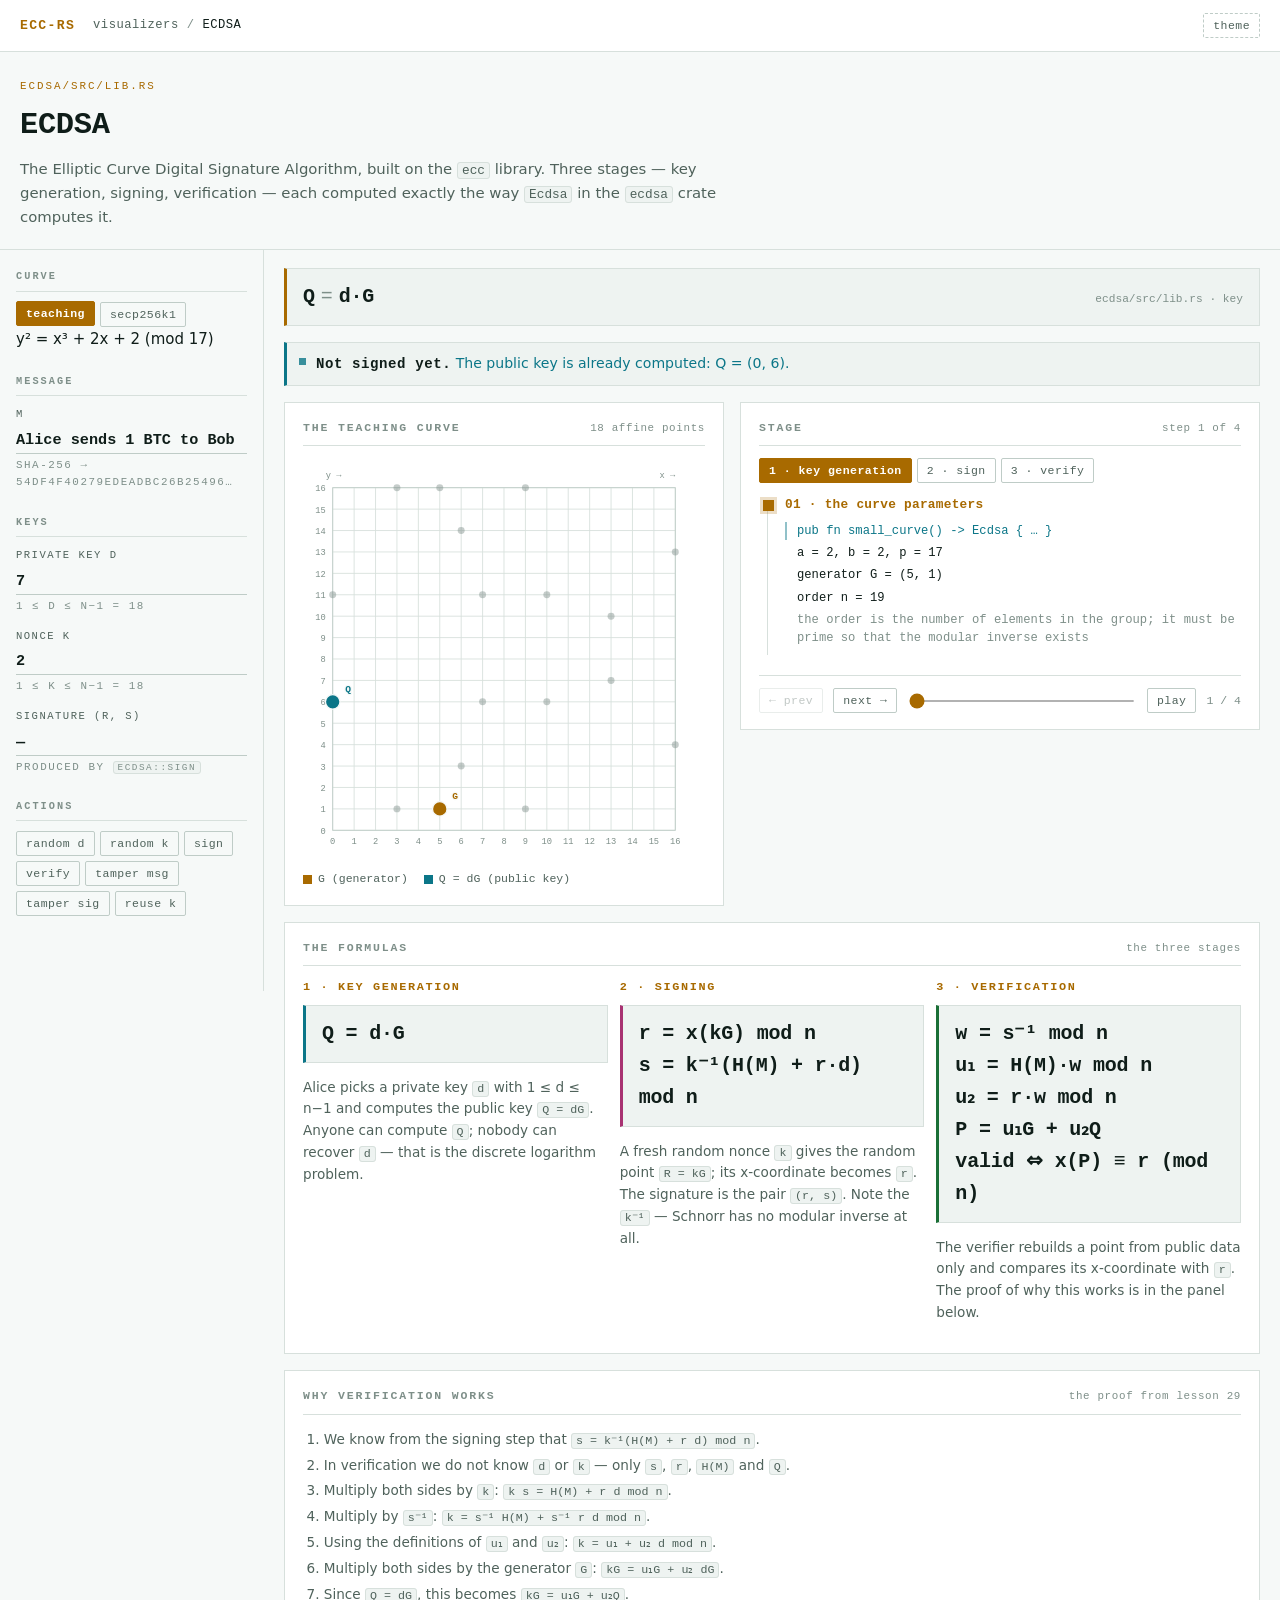
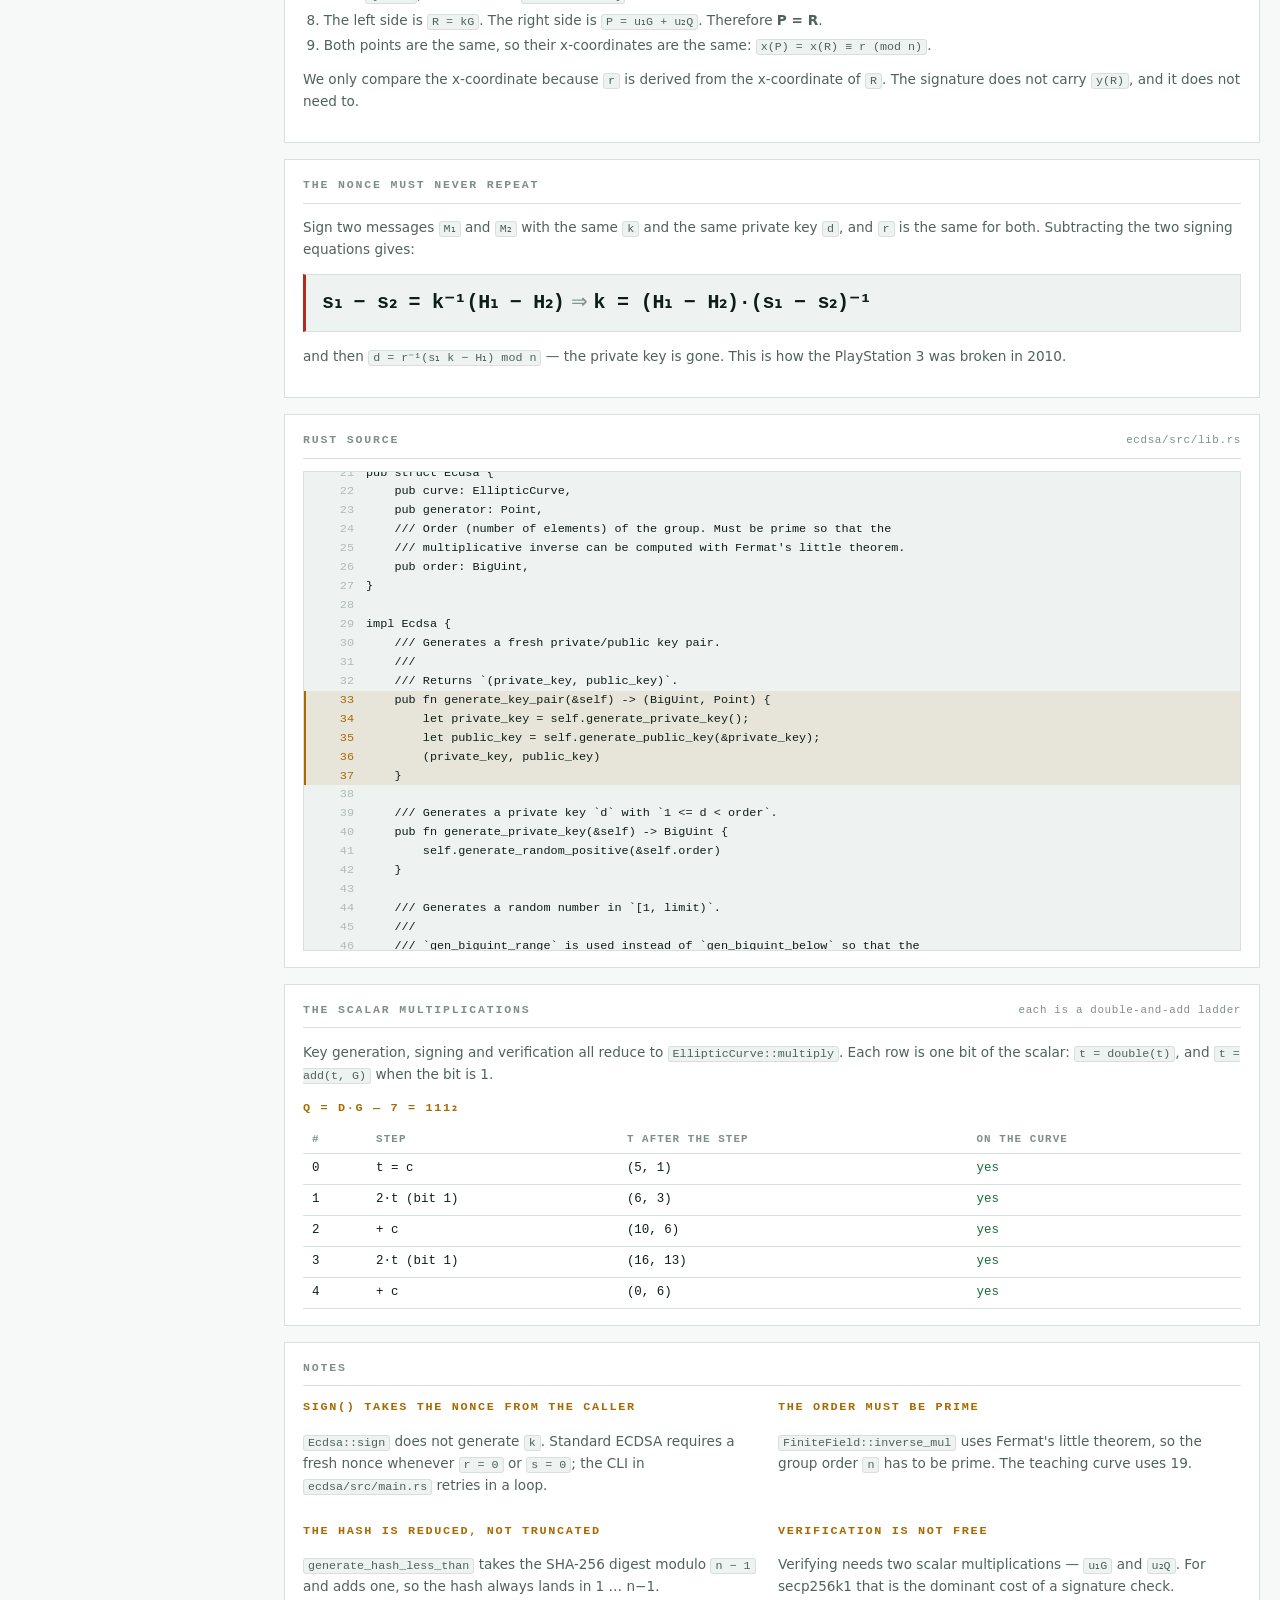
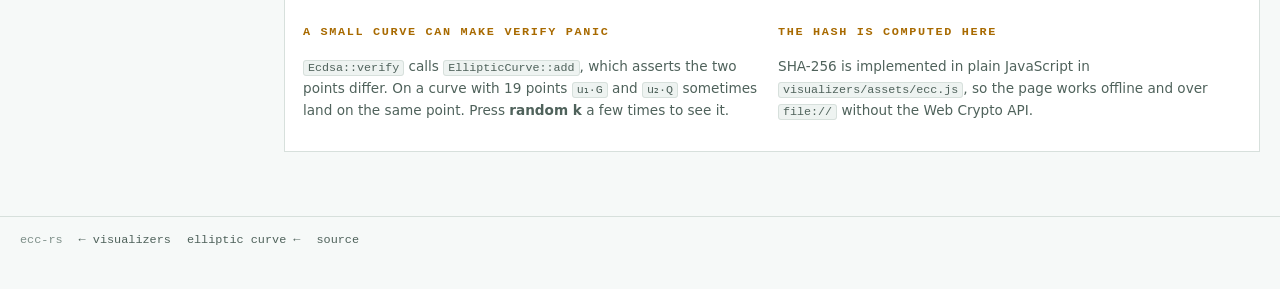
==== commit 9d77e928: "Publish the visualizers" ====
--- a/ecdsa.html
+++ b/ecdsa.html
@@ -115,8 +115,8 @@
       </section>
     </div>
 
-    <section class="panel">
-      <div class="panel-h"><span>the three stages</span></div>
+    <section class="panel" id="formulas">
+      <div class="panel-h"><span>the formulas</span><span class="note">the three stages</span></div>
       <div class="grid-3">
         <div>
           <h3>1 · key generation</h3>
@@ -129,18 +129,19 @@
           <h3>2 · signing</h3>
           <div class="readout" style="border-left-color:var(--rose);margin-bottom:8px"><div class="expr">r = x(kG) mod n<br>s = k⁻¹(H(M) + r·d) mod n</div></div>
           <p class="cap">A fresh random nonce <code>k</code> gives the random point <code>R = kG</code>;
-          its x-coordinate becomes <code>r</code>. The signature is the pair <code>(r, s)</code>.</p>
+          its x-coordinate becomes <code>r</code>. The signature is the pair <code>(r, s)</code>.
+          Note the <code>k⁻¹</code> — Schnorr has no modular inverse at all.</p>
         </div>
         <div>
           <h3>3 · verification</h3>
-          <div class="readout" style="border-left-color:var(--good);margin-bottom:8px"><div class="expr">P = u₁G + u₂Q<br>x(P) ≡ r (mod n)</div></div>
+          <div class="readout" style="border-left-color:var(--good);margin-bottom:8px"><div class="expr">w = s⁻¹ mod n<br>u₁ = H(M)·w mod n<br>u₂ = r·w mod n<br>P = u₁G + u₂Q<br>valid ⇔ x(P) ≡ r (mod n)</div></div>
           <p class="cap">The verifier rebuilds a point from public data only and compares its
-          x-coordinate with <code>r</code>.</p>
+          x-coordinate with <code>r</code>. The proof of why this works is in the panel below.</p>
         </div>
       </div>
     </section>
 
-    <section class="panel">
+    <section class="panel" id="why-verification">
       <div class="panel-h"><span>why verification works</span><span class="note">the proof from lesson 29</span></div>
       <ol class="cap" style="margin:0;padding-left:1.3rem;line-height:1.9">
         <li>We know from the signing step that <code>s = k⁻¹(H(M) + r d) mod n</code>.</li>
@@ -161,7 +162,7 @@
       and it does not need to.</p>
     </section>
 
-    <section class="panel">
+    <section class="panel" id="nonce-reuse">
       <div class="panel-h"><span>the nonce must never repeat</span></div>
       <p class="cap">Sign two messages <code>M₁</code> and <code>M₂</code> with the same <code>k</code>
       and the same private key <code>d</code>, and <code>r</code> is the same for both. Subtracting the
@@ -179,7 +180,7 @@
       <div class="listing" id="rs"></div>
     </section>
 
-    <section class="panel">
+    <section class="panel" id="scalar-mults">
       <div class="panel-h"><span>the scalar multiplications</span><span class="note">each is a double-and-add ladder</span></div>
       <p class="cap">Key generation, signing and verification all reduce to
       <code>EllipticCurve::multiply</code>. Each row is one bit of the scalar:
@@ -187,7 +188,7 @@
       <div class="tw" id="ladder-table" style="margin-top:10px"></div>
     </section>
 
-    <section class="panel">
+    <section class="panel" id="notes">
       <div class="panel-h"><span>notes</span></div>
       <div class="grid-2">
         <div>
